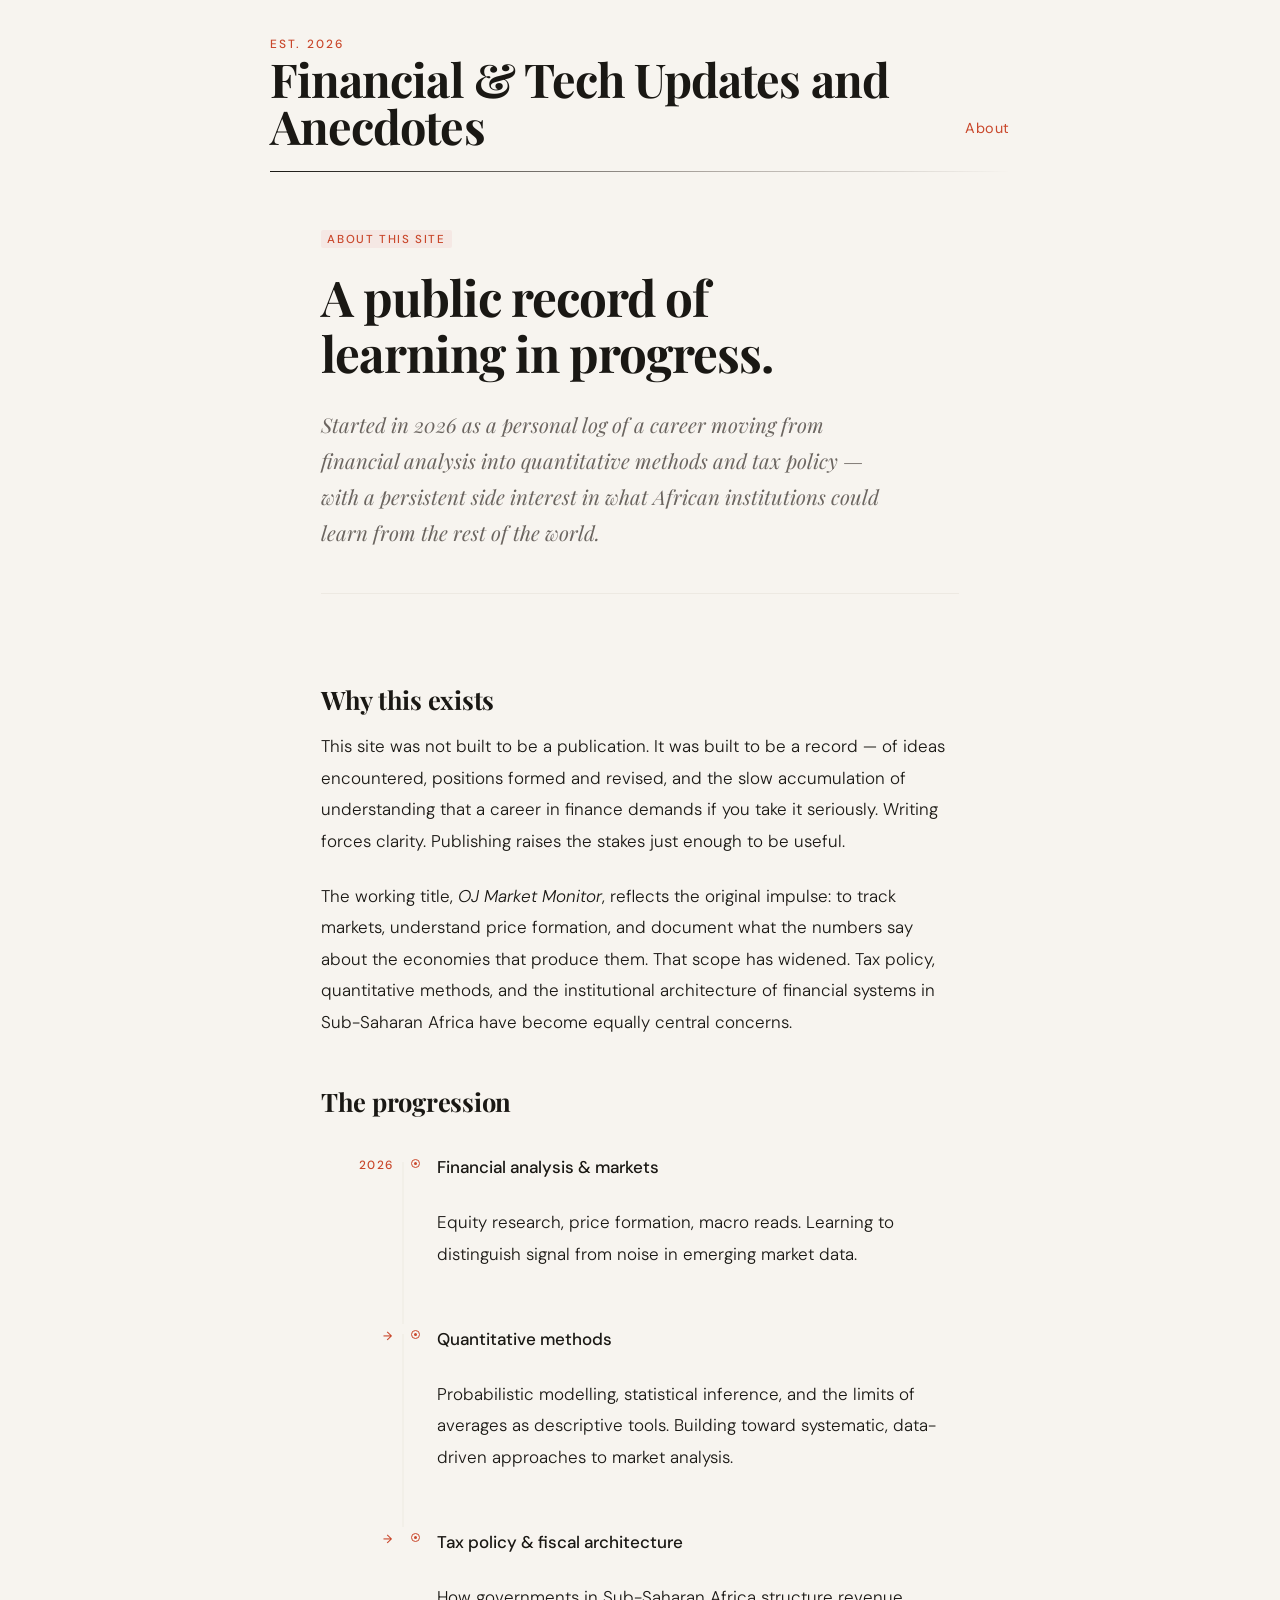
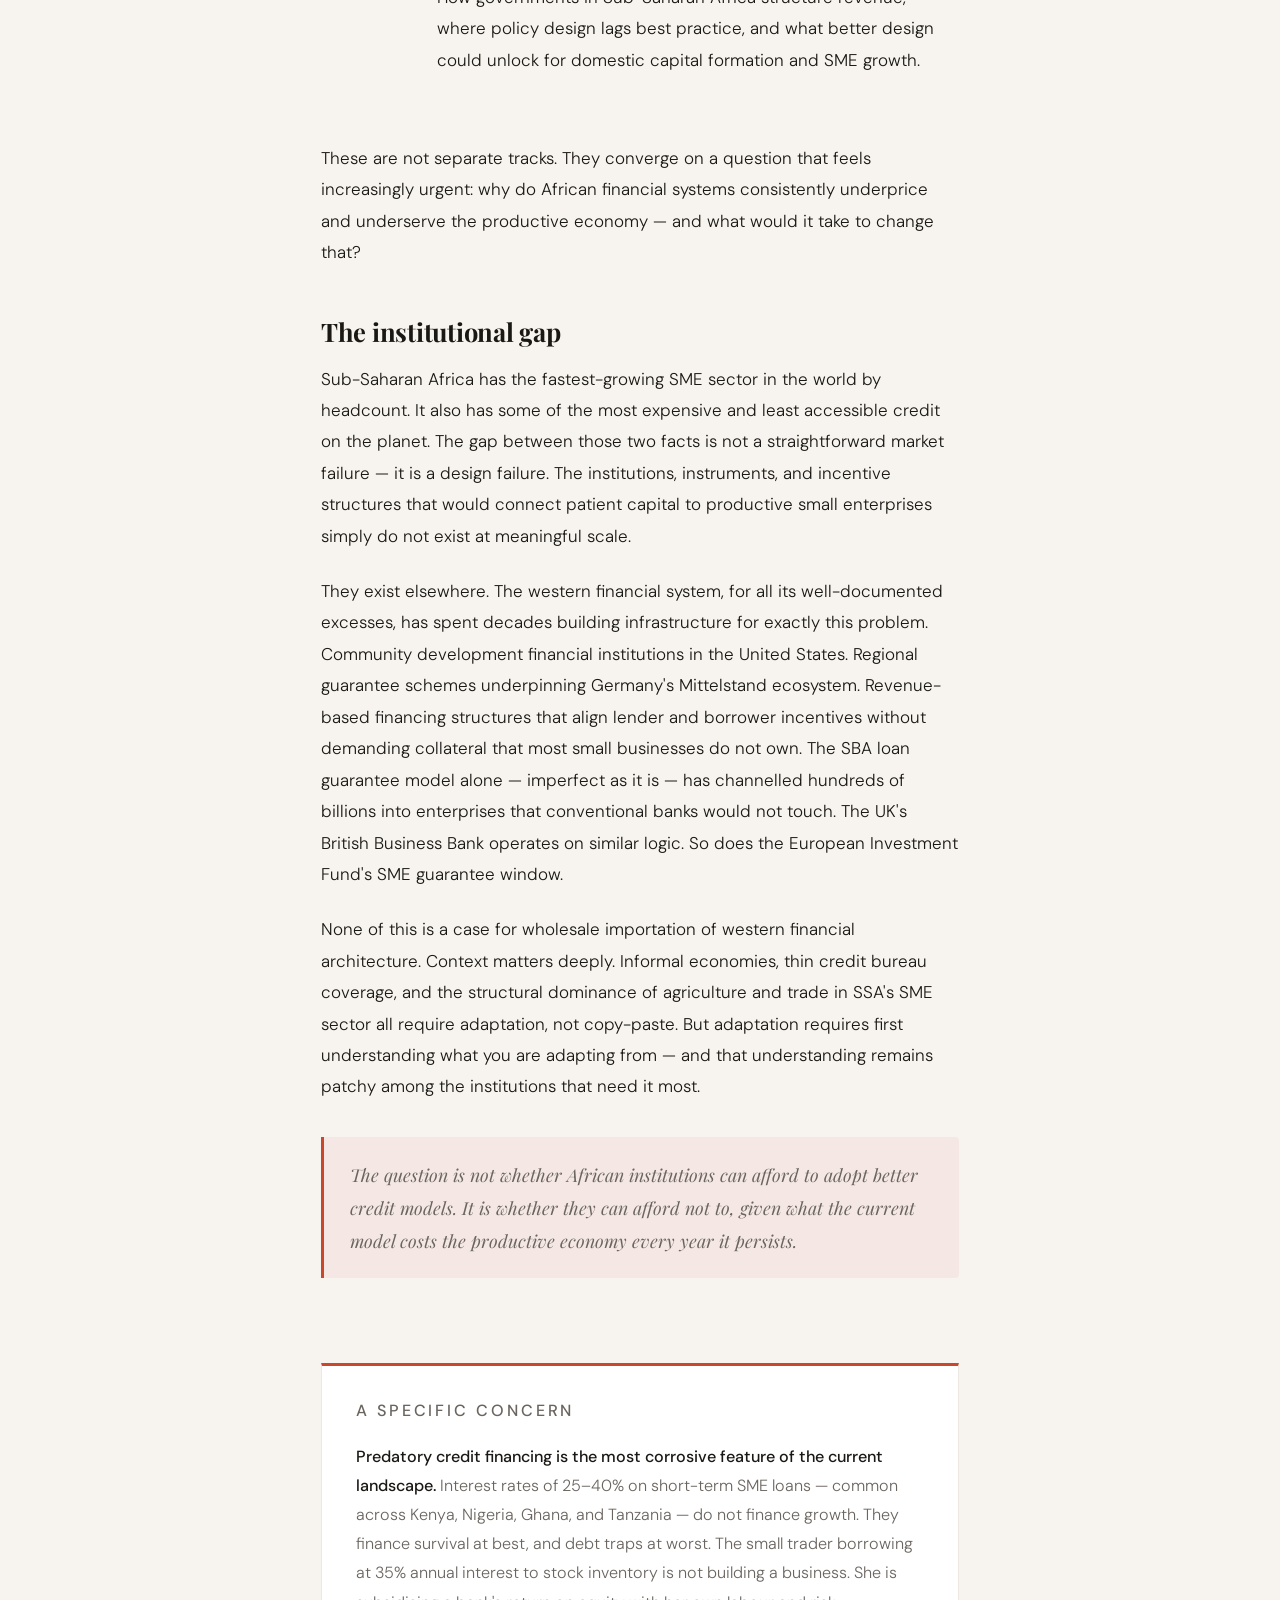
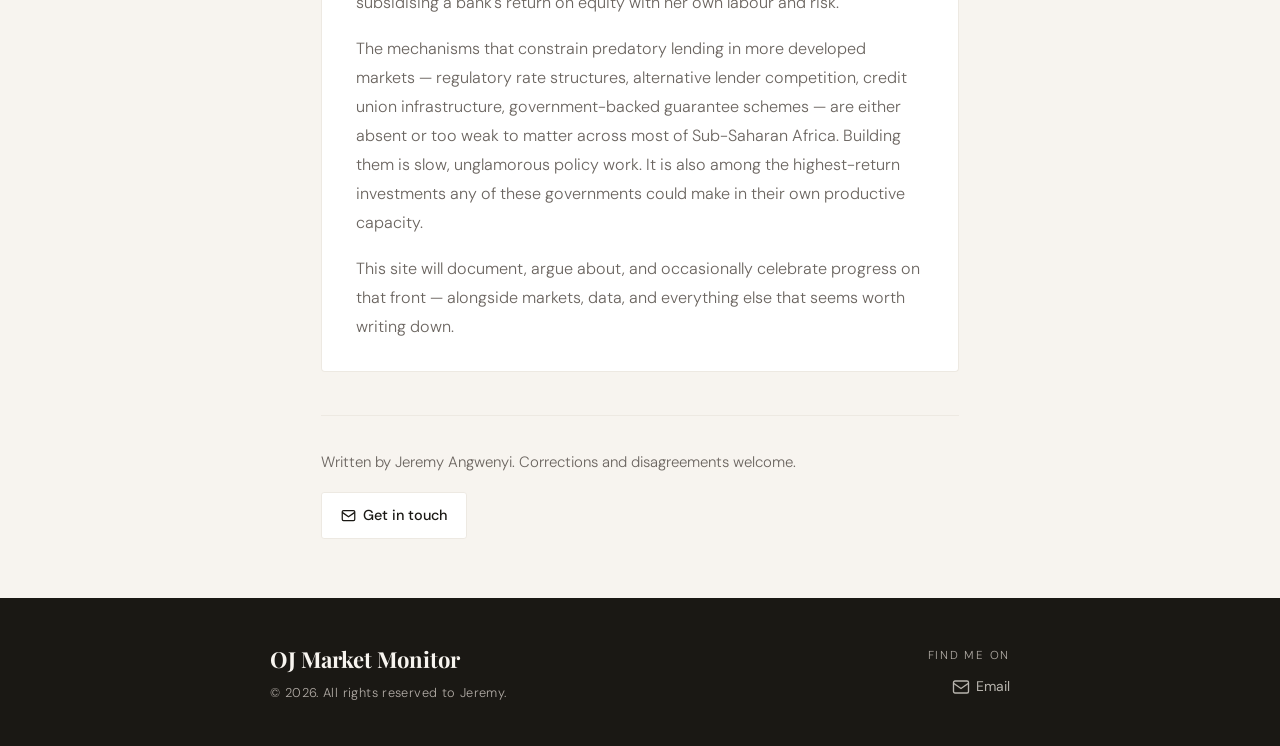
==== about.html @ 832dc4ab "About page" ====
<!DOCTYPE html>
<html lang="en">
<head>
  <meta charset="UTF-8" />
  <meta name="viewport" content="width=device-width, initial-scale=1.0" />
  <title>About — OJ Market Monitor</title>
  <link rel="stylesheet" href="style.css" />
  <link href="https://fonts.googleapis.com/css2?family=Playfair+Display:ital,wght@0,400;0,700;1,400&family=DM+Sans:wght@300;400;500&display=swap" rel="stylesheet" />

  <style>
    .about-hero {
      padding: 3rem 0 2.5rem;
      border-bottom: 1px solid var(--paper-warm);
      opacity: 0;
      animation: fadeUp 0.6s 0.1s ease forwards;
    }

    .about-title {
      font-family: var(--font-serif);
      font-size: clamp(2rem, 5vw, 2.9rem);
      font-weight: 700;
      line-height: 1.15;
      letter-spacing: -0.02em;
      color: var(--ink);
      margin: 1rem 0 1.5rem;
    }

    .about-standfirst {
      font-family: var(--font-serif);
      font-style: italic;
      font-size: clamp(1rem, 2.5vw, 1.2rem);
      line-height: 1.75;
      color: var(--ink-light);
      max-width: 580px;
    }

    .about-body {
      padding: 2.5rem 0 1rem;
      opacity: 0;
      animation: fadeUp 0.6s 0.25s ease forwards;
    }

    .about-body p {
      font-size: 1rem;
      line-height: 1.85;
      color: var(--ink);
      margin-bottom: 1.4rem;
    }

    .about-body h2 {
      font-family: var(--font-serif);
      font-size: clamp(1.2rem, 3vw, 1.5rem);
      font-weight: 700;
      line-height: 1.3;
      letter-spacing: -0.01em;
      color: var(--ink);
      margin: 2.75rem 0 0.9rem;
    }

    .about-body blockquote {
      margin: 2rem 0;
      padding: 1.25rem 1.5rem;
      border-left: 3px solid var(--accent);
      background-color: var(--accent-pale);
      border-radius: 0 4px 4px 0;
    }

    .about-body blockquote p {
      font-family: var(--font-serif);
      font-style: italic;
      font-size: 1.05rem;
      color: var(--ink-light);
      margin-bottom: 0;
    }

    /* ── Timeline ── */
    .timeline {
      margin: 2rem 0 2.5rem;
      display: flex;
      flex-direction: column;
    }

    .timeline-item {
      display: grid;
      grid-template-columns: 72px 1fr;
      gap: 0 1.5rem;
      position: relative;
      padding-bottom: 1.75rem;
    }

    .timeline-item:last-child { padding-bottom: 0; }

    .timeline-item::before {
      content: '';
      position: absolute;
      left: 72px;
      top: 10px;
      bottom: 0;
      width: 1px;
      background: var(--paper-warm);
      transform: translateX(calc(-50% + 10px));
    }

    .timeline-item:last-child::before { display: none; }

    .timeline-year {
      font-size: 0.7rem;
      font-weight: 500;
      letter-spacing: 0.1em;
      color: var(--accent);
      text-align: right;
      padding-top: 0.15rem;
    }

    .timeline-content {
      padding-left: 1.1rem;
      position: relative;
    }

    .timeline-content::before {
      content: '';
      position: absolute;
      left: -0.4rem;
      top: 0.45rem;
      width: 7px;
      height: 7px;
      border-radius: 50%;
      background: var(--accent);
      border: 2px solid var(--paper);
      outline: 1px solid var(--accent);
    }

    .timeline-label {
      font-size: 0.82rem;
      font-weight: 500;
      color: var(--ink);
      margin-bottom: 0.25rem;
    }

    .timeline-desc {
      font-size: 0.85rem;
      color: var(--ink-light);
      line-height: 1.6;
      margin: 0;
    }

    /* ── Emphasis box ── */
    .emphasis-box {
      margin: 2rem 0 2.5rem;
      padding: 1.75rem 2rem;
      border: 1px solid var(--paper-warm);
      border-top: 3px solid var(--accent);
      background: white;
      border-radius: 0 0 4px 4px;
      opacity: 0;
      animation: fadeUp 0.6s 0.4s ease forwards;
    }

    .emphasis-box-label {
      font-size: 0.65rem;
      font-weight: 500;
      letter-spacing: 0.18em;
      text-transform: uppercase;
      color: var(--accent);
      margin-bottom: 0.85rem;
    }

    .emphasis-box p {
      font-size: 0.95rem;
      line-height: 1.8;
      color: var(--ink-light);
      margin-bottom: 1rem;
    }

    .emphasis-box p:last-child { margin-bottom: 0; }

    .emphasis-box strong {
      color: var(--ink);
      font-weight: 500;
    }

    /* ── Contact strip ── */
    .contact-strip {
      padding: 2rem 0 3.5rem;
      border-top: 1px solid var(--paper-warm);
      display: flex;
      align-items: center;
      justify-content: space-between;
      flex-wrap: wrap;
      gap: 1rem;
      opacity: 0;
      animation: fadeUp 0.6s 0.5s ease forwards;
    }

    .contact-strip p {
      font-size: 0.88rem;
      color: var(--ink-light);
    }

    .contact-link {
      display: inline-flex;
      align-items: center;
      gap: 0.45rem;
      font-size: 0.85rem;
      font-weight: 500;
      color: var(--ink);
      text-decoration: none;
      padding: 0.6rem 1.1rem;
      border: 1px solid var(--paper-warm);
      border-radius: 3px;
      background: white;
      transition: border-color 0.2s, color 0.2s, background 0.2s;
    }

    .contact-link:hover {
      border-color: var(--accent);
      color: var(--accent);
      background: var(--accent-pale);
    }
  </style>
</head>
<body>

  <!-- HEADER -->
  <header class="site-header">
    <div class="header-inner">
      <div class="site-brand">
        <span class="site-label">est. 2026</span>
        <a href="index.html" style="text-decoration:none;">
          <h1 class="site-title">Financial &amp; Tech Updates and Anecdotes</h1>
        </a>
      </div>
      <nav class="site-nav">
        <br>
        <a href="about.html" style="color: var(--accent);">About</a>
      </nav>
    </div>
    <div class="header-rule"></div>
  </header>

  <!-- MAIN -->
  <main class="main-content">

    <section class="about-hero">
      <span class="card-tag">About this site</span>
      <h1 class="about-title">A public record of<br>learning in progress.</h1>
      <p class="about-standfirst">
        Started in 2026 as a personal log of a career moving from financial analysis
        into quantitative methods and tax policy — with a persistent side interest
        in what African institutions could learn from the rest of the world.
      </p>
    </section>

    <div class="about-body">

      <h2>Why this exists</h2>

      <p>
        This site was not built to be a publication. It was built to be a record — of ideas
        encountered, positions formed and revised, and the slow accumulation of understanding
        that a career in finance demands if you take it seriously. Writing forces clarity.
        Publishing raises the stakes just enough to be useful.
      </p>

      <p>
        The working title, <em>OJ Market Monitor</em>, reflects the original impulse: to track
        markets, understand price formation, and document what the numbers say about the economies
        that produce them. That scope has widened. Tax policy, quantitative methods, and the
        institutional architecture of financial systems in Sub-Saharan Africa have become equally
        central concerns.
      </p>

      <h2>The progression</h2>

      <div class="timeline">
        <div class="timeline-item">
          <span class="timeline-year">2026</span>
          <div class="timeline-content">
            <p class="timeline-label">Financial analysis &amp; markets</p>
            <p class="timeline-desc">Equity research, price formation, macro reads. Learning to distinguish signal from noise in emerging market data.</p>
          </div>
        </div>
        <div class="timeline-item">
          <span class="timeline-year">→</span>
          <div class="timeline-content">
            <p class="timeline-label">Quantitative methods</p>
            <p class="timeline-desc">Probabilistic modelling, statistical inference, and the limits of averages as descriptive tools. Building toward systematic, data-driven approaches to market analysis.</p>
          </div>
        </div>
        <div class="timeline-item">
          <span class="timeline-year">→</span>
          <div class="timeline-content">
            <p class="timeline-label">Tax policy &amp; fiscal architecture</p>
            <p class="timeline-desc">How governments in Sub-Saharan Africa structure revenue, where policy design lags best practice, and what better design could unlock for domestic capital formation and SME growth.</p>
          </div>
        </div>
      </div>

      <p>
        These are not separate tracks. They converge on a question that feels increasingly
        urgent: why do African financial systems consistently underprice and underserve the
        productive economy — and what would it take to change that?
      </p>

      <h2>The institutional gap</h2>

      <p>
        Sub-Saharan Africa has the fastest-growing SME sector in the world by headcount.
        It also has some of the most expensive and least accessible credit on the planet.
        The gap between those two facts is not a straightforward market failure — it is a
        design failure. The institutions, instruments, and incentive structures that would
        connect patient capital to productive small enterprises simply do not exist at
        meaningful scale.
      </p>

      <p>
        They exist elsewhere. The western financial system, for all its well-documented
        excesses, has spent decades building infrastructure for exactly this problem.
        Community development financial institutions in the United States. Regional guarantee
        schemes underpinning Germany's Mittelstand ecosystem. Revenue-based financing
        structures that align lender and borrower incentives without demanding collateral
        that most small businesses do not own. The SBA loan guarantee model alone — imperfect
        as it is — has channelled hundreds of billions into enterprises that conventional
        banks would not touch. The UK's British Business Bank operates on similar logic.
        So does the European Investment Fund's SME guarantee window.
      </p>

      <p>
        None of this is a case for wholesale importation of western financial architecture.
        Context matters deeply. Informal economies, thin credit bureau coverage, and the
        structural dominance of agriculture and trade in SSA's SME sector all require
        adaptation, not copy-paste. But adaptation requires first understanding what you
        are adapting from — and that understanding remains patchy among the institutions
        that need it most.
      </p>

      <blockquote>
        <p>
          The question is not whether African institutions can afford to adopt better credit
          models. It is whether they can afford not to, given what the current model costs
          the productive economy every year it persists.
        </p>
      </blockquote>

    </div>

    <!-- EMPHASIS BOX -->
    <div class="emphasis-box">
      <p class="emphasis-box-label">A specific concern</p>
      <p>
        <strong>Predatory credit financing is the most corrosive feature of the current
        landscape.</strong> Interest rates of 25–40% on short-term SME loans — common across
        Kenya, Nigeria, Ghana, and Tanzania — do not finance growth. They finance survival at
        best, and debt traps at worst. The small trader borrowing at 35% annual interest to
        stock inventory is not building a business. She is subsidising a bank's return on
        equity with her own labour and risk.
      </p>
      <p>
        The mechanisms that constrain predatory lending in more developed markets — regulatory
        rate structures, alternative lender competition, credit union infrastructure,
        government-backed guarantee schemes — are either absent or too weak to matter across
        most of Sub-Saharan Africa. Building them is slow, unglamorous policy work. It is also
        among the highest-return investments any of these governments could make in their own
        productive capacity.
      </p>
      <p>
        This site will document, argue about, and occasionally celebrate progress on that front —
        alongside markets, data, and everything else that seems worth writing down.
      </p>
    </div>

    <!-- CONTACT -->
    <div class="contact-strip">
      <p>Written by Jeremy Angwenyi. Corrections and disagreements welcome.</p>
      <a href="mailto:jeremyangwenyi.ja@gmail.com" class="contact-link">
        <svg width="15" height="15" viewBox="0 0 24 24" fill="none" stroke="currentColor" stroke-width="2"><rect x="2" y="4" width="20" height="16" rx="2"/><path d="m2 7 10 7 10-7"/></svg>
        Get in touch
      </a>
    </div>

  </main>

  <!-- FOOTER -->
  <footer class="site-footer">
    <div class="footer-inner">
      <div class="footer-brand">
        <span class="footer-title">OJ Market Monitor</span>
        <span class="footer-copy">© 2026. All rights reserved to Jeremy.</span>
      </div>
      <div class="footer-socials">
        <span class="socials-label">Find me on</span>
        <div class="social-links">
          <a href="mailto:jeremyangwenyi.ja@gmail.com" class="social-link" aria-label="Email">
            <svg width="18" height="18" viewBox="0 0 24 24" fill="none" stroke="currentColor" stroke-width="1.8"><rect x="2" y="4" width="20" height="16" rx="2"/><path d="m2 7 10 7 10-7"/></svg>
            Email
          </a>
        </div>
      </div>
    </div>
  </footer>

  <script src="main.js"></script>
</body>
</html>
---- style.css ----
/* =============================================
   THE MARGIN — style.css
   ============================================= */

*, *::before, *::after {
  box-sizing: border-box;
  margin: 0;
  padding: 0;
}

:root {
  --ink:        #1a1814;
  --ink-light:  #6b6560;
  --ink-faint:  #b0aaa4;
  --paper:      #f7f4ef;
  --paper-warm: #ede9e2;
  --accent:     #c9472b;
  --accent-pale:#f5e8e4;

  --font-serif: 'Playfair Display', Georgia, serif;
  --font-sans:  'DM Sans', system-ui, sans-serif;

  --max-width: 740px;
  --gutter:    clamp(1.25rem, 5vw, 3rem);
}

html {
  font-size: 17px;
  scroll-behavior: smooth;
}

body {
  background-color: var(--paper);
  color: var(--ink);
  font-family: var(--font-sans);
  font-weight: 300;
  line-height: 1.7;
  min-height: 100vh;
  display: flex;
  flex-direction: column;
}

/* ── HEADER ─────────────────────────────────── */

.site-header {
  padding: 2rem var(--gutter) 0;
  opacity: 0;
  transform: translateY(-12px);
  animation: fadeUp 0.6s ease forwards;
}

.header-inner {
  max-width: var(--max-width);
  margin: 0 auto;
  display: flex;
  align-items: flex-end;
  justify-content: space-between;
  gap: 1rem;
  padding-bottom: 1.25rem;
}

.site-brand {
  display: flex;
  flex-direction: column;
  gap: 0.1rem;
}

.site-label {
  font-family: var(--font-sans);
  font-size: 0.7rem;
  font-weight: 500;
  letter-spacing: 0.18em;
  text-transform: uppercase;
  color: var(--accent);
}

.site-title {
  font-family: var(--font-serif);
  font-size: clamp(2rem, 5vw, 2.75rem);
  font-weight: 700;
  letter-spacing: -0.02em;
  line-height: 1;
  color: var(--ink);
}

.site-nav {
  display: flex;
  gap: 1.5rem;
  padding-bottom: 0.25rem;
}

.site-nav a {
  font-family: var(--font-sans);
  font-size: 0.85rem;
  font-weight: 400;
  letter-spacing: 0.04em;
  color: var(--ink-light);
  text-decoration: none;
  transition: color 0.2s;
}

.site-nav a:hover {
  color: var(--accent);
}

.header-rule {
  max-width: var(--max-width);
  margin: 0 auto;
  height: 1px;
  background: linear-gradient(to right, var(--ink) 0%, var(--ink-faint) 60%, transparent 100%);
}

/* ── MAIN ────────────────────────────────────── */

.main-content {
  flex: 1;
  max-width: var(--max-width);
  width: 100%;
  margin: 0 auto;
  padding: 0 var(--gutter);
}

/* ── INTRO ───────────────────────────────────── */

.intro-section {
  padding: 2.5rem 0 2rem;
  border-bottom: 1px solid var(--paper-warm);
  opacity: 0;
  animation: fadeUp 0.6s 0.15s ease forwards;
}

.intro-text {
  font-family: var(--font-serif);
  font-style: italic;
  font-size: clamp(1rem, 2.5vw, 1.2rem);
  line-height: 1.75;
  color: var(--ink-light);
  max-width: 580px;
}

/* ── ARTICLES ────────────────────────────────── */

.articles-section {
  padding: 2rem 0 3rem;
}

.section-label {
  font-size: 0.7rem;
  font-weight: 500;
  letter-spacing: 0.18em;
  text-transform: uppercase;
  color: var(--ink-faint);
  margin-bottom: 1.5rem;
}

/* ── CARD ────────────────────────────────────── */

.card {
  border-top: 1px solid var(--paper-warm);
  opacity: 0;
  animation: fadeUp 0.55s ease forwards;
}

.card:nth-child(2) { animation-delay: 0.25s; }
.card:nth-child(3) { animation-delay: 0.35s; }
.card:nth-child(4) { animation-delay: 0.45s; }
.card:nth-child(5) { animation-delay: 0.55s; }

.card-link {
  display: block;
  padding: 1.6rem 0;
  text-decoration: none;
  color: inherit;
  position: relative;
  transition: padding-left 0.3s ease;
}

.card-link::before {
  content: '';
  position: absolute;
  left: 0;
  top: 1.6rem;
  bottom: 1.6rem;
  width: 2px;
  background-color: var(--accent);
  transform: scaleY(0);
  transform-origin: top;
  transition: transform 0.3s ease;
}

.card:hover .card-link {
  padding-left: 1rem;
}

.card:hover .card-link::before {
  transform: scaleY(1);
}

.card-meta {
  display: flex;
  align-items: center;
  gap: 0.75rem;
  margin-bottom: 0.5rem;
}

.card-tag {
  font-size: 0.68rem;
  font-weight: 500;
  letter-spacing: 0.14em;
  text-transform: uppercase;
  color: var(--accent);
  background-color: var(--accent-pale);
  padding: 0.15em 0.55em;
  border-radius: 2px;
}

.card-date {
  font-size: 0.78rem;
  color: var(--ink-faint);
}

.card-title {
  font-family: var(--font-serif);
  font-size: clamp(1.15rem, 3vw, 1.45rem);
  font-weight: 700;
  line-height: 1.3;
  letter-spacing: -0.01em;
  color: var(--ink);
  margin-bottom: 0.6rem;
  transition: color 0.2s;
}

.card:hover .card-title {
  color: var(--accent);
}

.card-excerpt {
  font-size: 0.92rem;
  color: var(--ink-light);
  line-height: 1.65;
  margin-bottom: 0.9rem;
  max-width: 560px;
}

.card-read {
  font-size: 0.8rem;
  font-weight: 500;
  letter-spacing: 0.04em;
  color: var(--ink-faint);
  transition: color 0.2s;
}

.card:hover .card-read {
  color: var(--accent);
}

/* ── FOOTER ──────────────────────────────────── */

.site-footer {
  background-color: var(--ink);
  color: var(--paper);
  padding: 2.5rem var(--gutter);
}

.footer-inner {
  max-width: var(--max-width);
  margin: 0 auto;
  display: flex;
  align-items: center;
  justify-content: space-between;
  gap: 2rem;
  flex-wrap: wrap;
}

.footer-brand {
  display: flex;
  flex-direction: column;
  gap: 0.2rem;
}

.footer-title {
  font-family: var(--font-serif);
  font-size: 1.3rem;
  font-weight: 700;
}

.footer-copy {
  font-size: 0.75rem;
  color: var(--ink-faint);
  letter-spacing: 0.03em;
}

.footer-socials {
  display: flex;
  flex-direction: column;
  align-items: flex-end;
  gap: 0.6rem;
}

.socials-label {
  font-size: 0.68rem;
  letter-spacing: 0.15em;
  text-transform: uppercase;
  color: var(--ink-faint);
}

.social-links {
  display: flex;
  gap: 1.25rem;
  flex-wrap: wrap;
}

.social-link {
  display: flex;
  align-items: center;
  gap: 0.35rem;
  font-size: 0.82rem;
  font-weight: 400;
  color: var(--paper-warm);
  text-decoration: none;
  opacity: 0.75;
  transition: opacity 0.2s, color 0.2s;
}

.social-link:hover {
  opacity: 1;
  color: var(--accent);
}

/* ── ANIMATION ───────────────────────────────── */

@keyframes fadeUp {
  to {
    opacity: 1;
    transform: translateY(0);
  }
  from {
    opacity: 0;
    transform: translateY(16px);
  }
}

/* ── ARTICLE PAGE ────────────────────────────── */

.article-hero {
  padding: 3rem 0 2.5rem;
  border-bottom: 1px solid var(--paper-warm);
  opacity: 0;
  animation: fadeUp 0.6s 0.1s ease forwards;
}

.article-back {
  display: inline-flex;
  align-items: center;
  gap: 0.4rem;
  font-size: 0.78rem;
  font-weight: 500;
  letter-spacing: 0.06em;
  color: var(--ink-faint);
  text-decoration: none;
  margin-bottom: 2rem;
  transition: color 0.2s;
}

.article-back:hover {
  color: var(--accent);
}

.article-back svg {
  transition: transform 0.2s;
}

.article-back:hover svg {
  transform: translateX(-3px);
}

.article-meta {
  display: flex;
  align-items: center;
  gap: 0.75rem;
  margin-bottom: 1rem;
}

.article-title {
  font-family: var(--font-serif);
  font-size: clamp(1.9rem, 5vw, 2.75rem);
  font-weight: 700;
  line-height: 1.2;
  letter-spacing: -0.02em;
  color: var(--ink);
  margin-bottom: 1.25rem;
}

.article-byline {
  display: flex;
  align-items: center;
  gap: 1rem;
  font-size: 0.82rem;
  color: var(--ink-faint);
}

.article-byline .author {
  color: var(--ink-light);
  font-weight: 500;
}

.article-byline .sep {
  width: 3px;
  height: 3px;
  border-radius: 50%;
  background: var(--ink-faint);
  display: inline-block;
}

/* ── ARTICLE BODY ────────────────────────────── */

.article-body {
  padding: 2.5rem 0 3.5rem;
  opacity: 0;
  animation: fadeUp 0.6s 0.25s ease forwards;
}

.article-body .lead {
  font-family: var(--font-serif);
  font-style: italic;
  font-size: clamp(1.05rem, 2.5vw, 1.25rem);
  line-height: 1.75;
  color: var(--ink-light);
  margin-bottom: 2rem;
  padding-bottom: 2rem;
  border-bottom: 1px solid var(--paper-warm);
}

.article-body p {
  font-size: 1rem;
  line-height: 1.8;
  color: var(--ink);
  margin-bottom: 1.4rem;
}

.article-body h2 {
  font-family: var(--font-serif);
  font-size: clamp(1.2rem, 3vw, 1.5rem);
  font-weight: 700;
  line-height: 1.3;
  letter-spacing: -0.01em;
  color: var(--ink);
  margin: 2.5rem 0 0.9rem;
}

.article-body blockquote {
  margin: 2rem 0;
  padding: 1.25rem 1.5rem;
  border-left: 3px solid var(--accent);
  background-color: var(--accent-pale);
  border-radius: 0 4px 4px 0;
}

.article-body blockquote p {
  font-family: var(--font-serif);
  font-style: italic;
  font-size: 1.05rem;
  color: var(--ink-light);
  margin-bottom: 0;
}

/* ── ARTICLE FOOTER ──────────────────────────── */

.article-footer {
  padding: 2rem 0 3rem;
  border-top: 1px solid var(--paper-warm);
  opacity: 0;
  animation: fadeUp 0.6s 0.4s ease forwards;
}

.article-footer-label {
  font-size: 0.7rem;
  font-weight: 500;
  letter-spacing: 0.18em;
  text-transform: uppercase;
  color: var(--ink-faint);
  margin-bottom: 1.25rem;
}

.article-nav {
  display: flex;
  gap: 1rem;
  flex-wrap: wrap;
}

.article-nav-link {
  display: inline-flex;
  align-items: center;
  gap: 0.5rem;
  font-size: 0.85rem;
  font-weight: 500;
  color: var(--ink);
  text-decoration: none;
  padding: 0.6rem 1rem;
  border: 1px solid var(--paper-warm);
  border-radius: 3px;
  background: white;
  transition: border-color 0.2s, color 0.2s, background 0.2s;
}

.article-nav-link:hover {
  border-color: var(--accent);
  color: var(--accent);
  background: var(--accent-pale);
}

/* ── RESPONSIVE ──────────────────────────────── */

@media (max-width: 540px) {
  .header-inner {
    flex-direction: column;
    align-items: flex-start;
    gap: 0.75rem;
  }

  .footer-inner {
    flex-direction: column;
    align-items: flex-start;
  }

  .footer-socials {
    align-items: flex-start;
  }
}
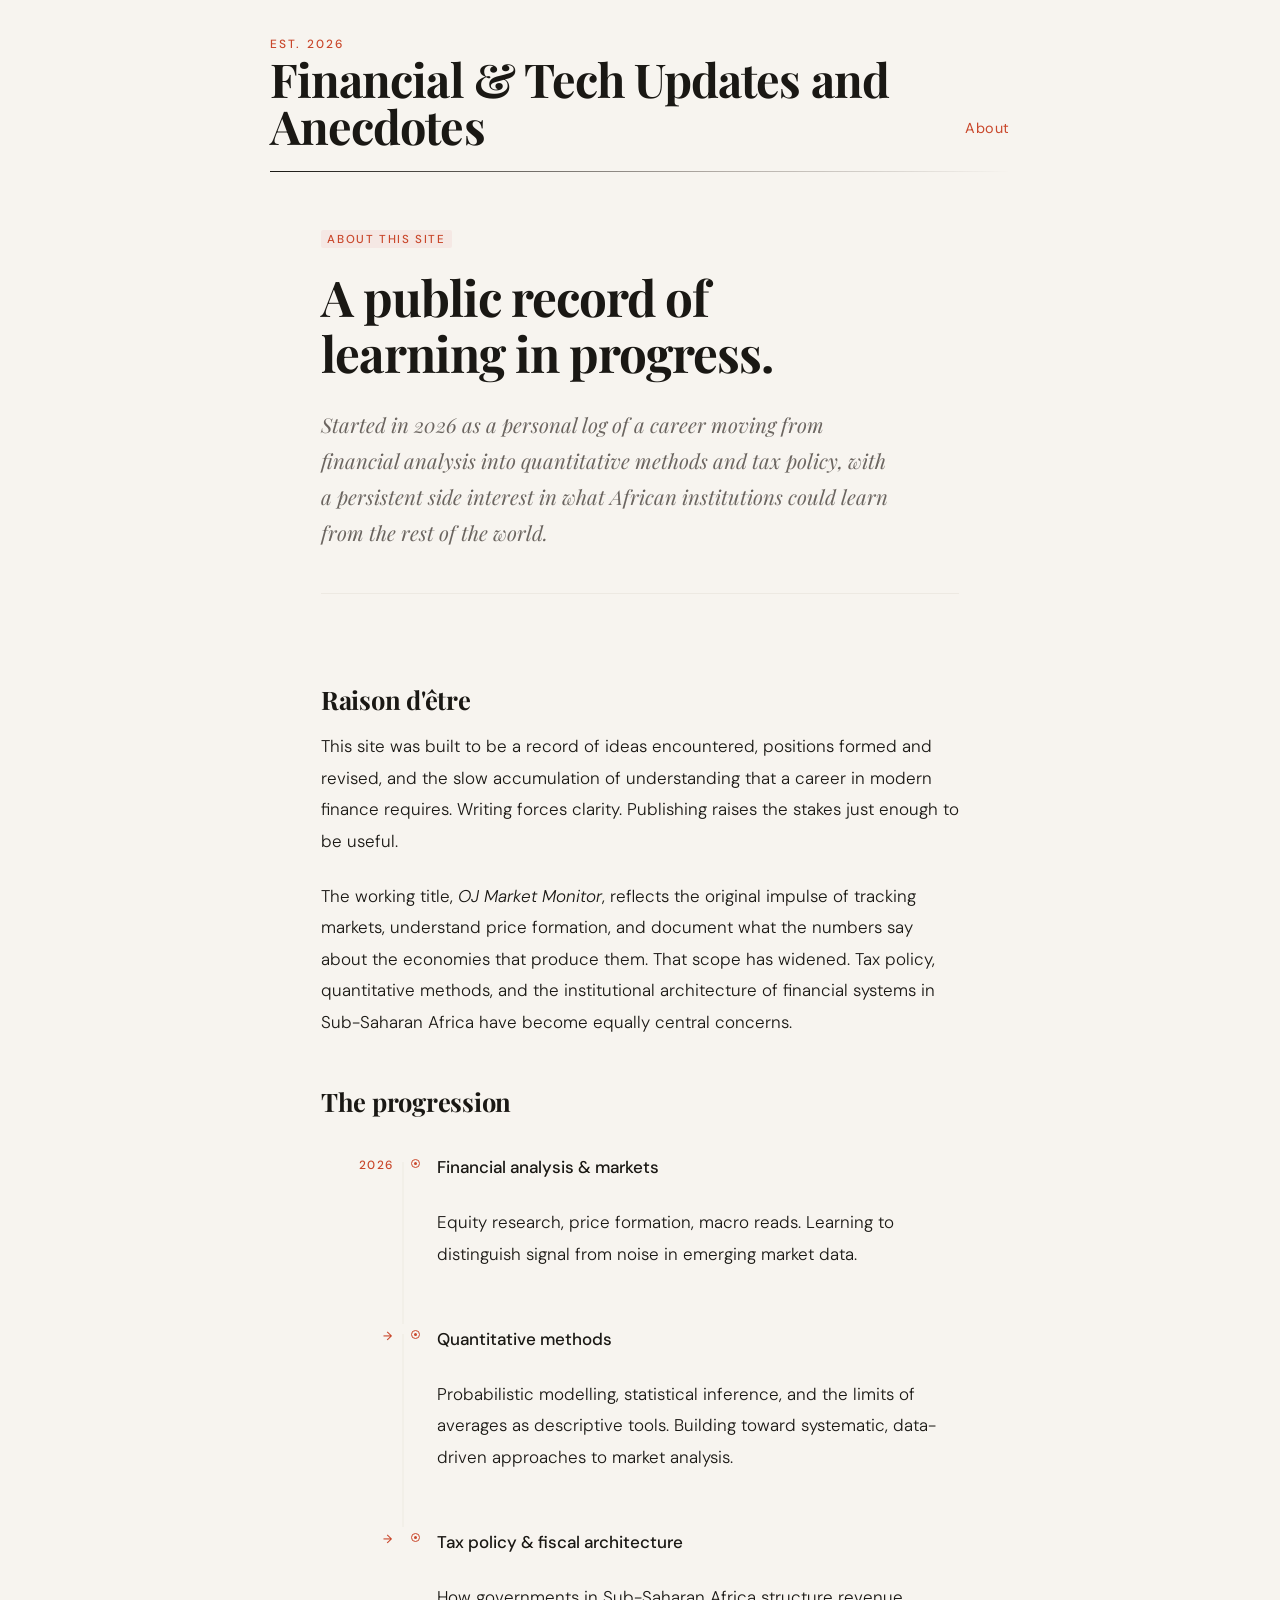
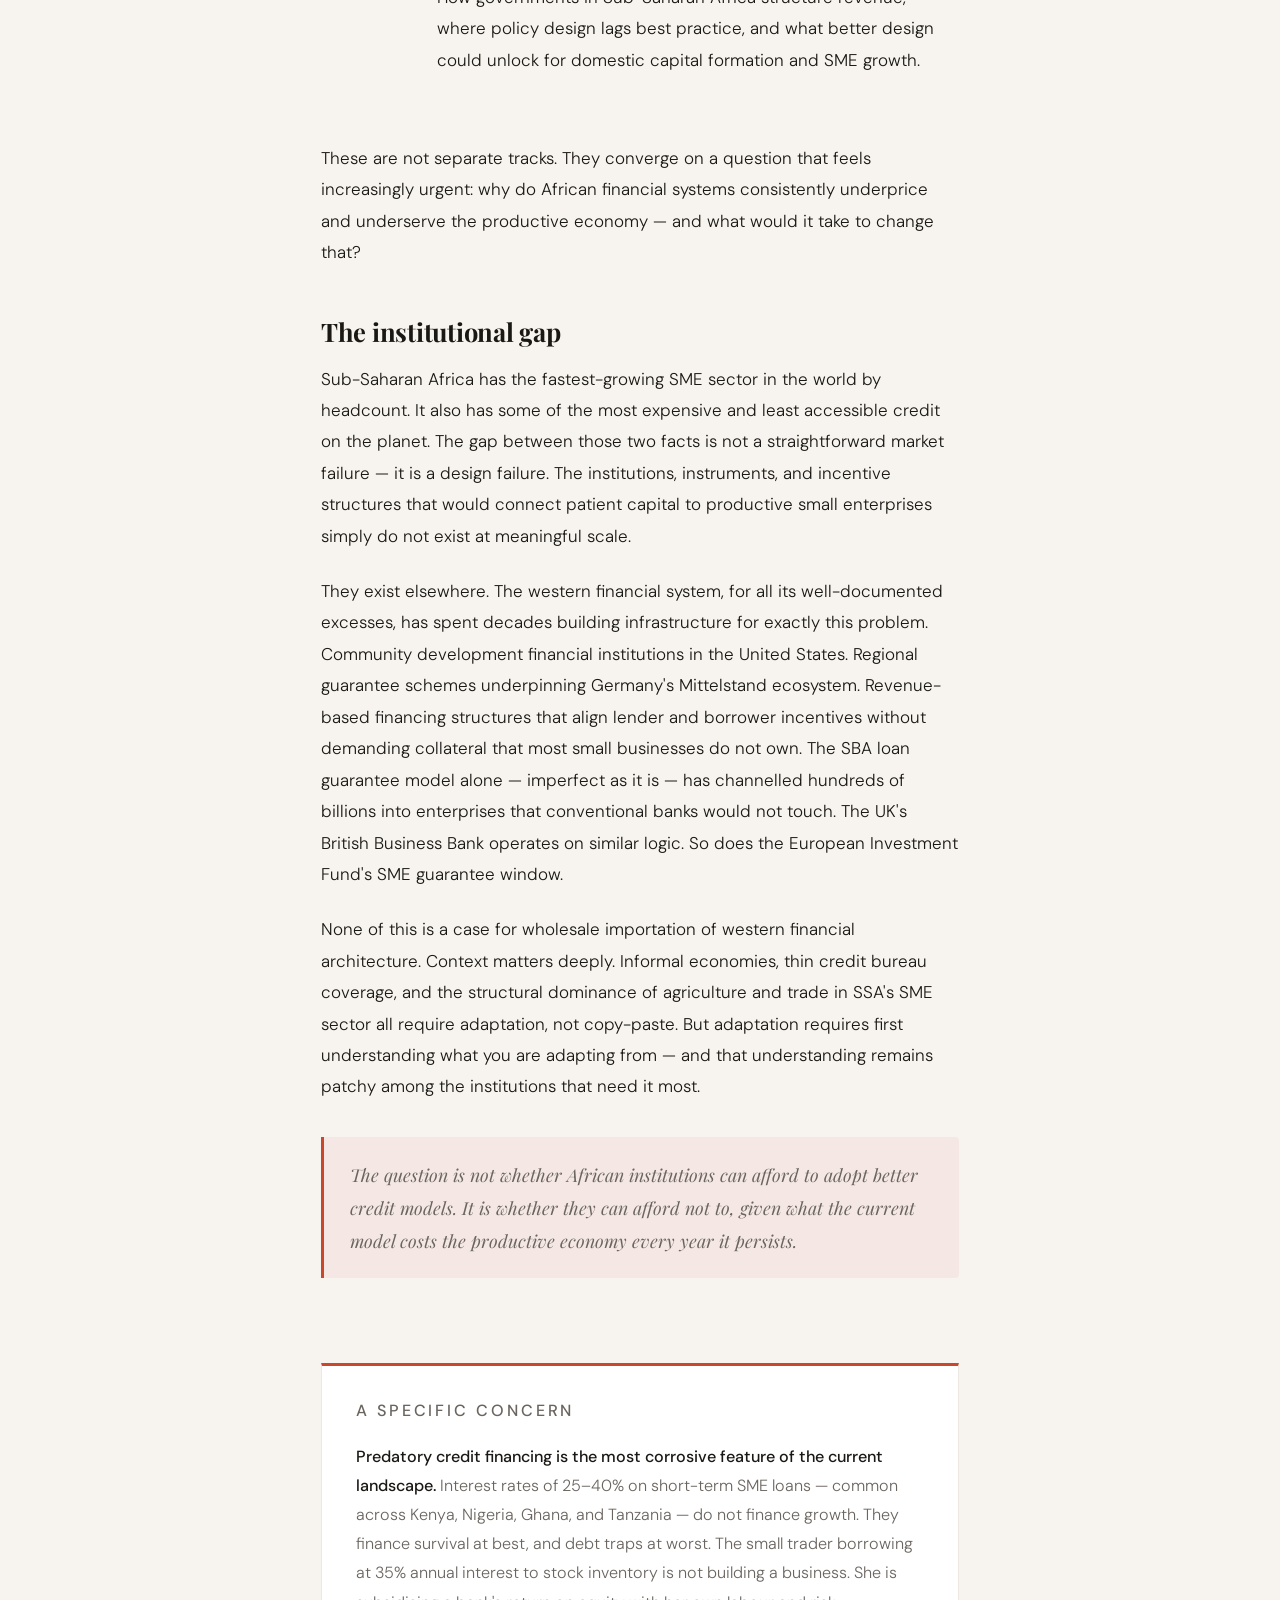
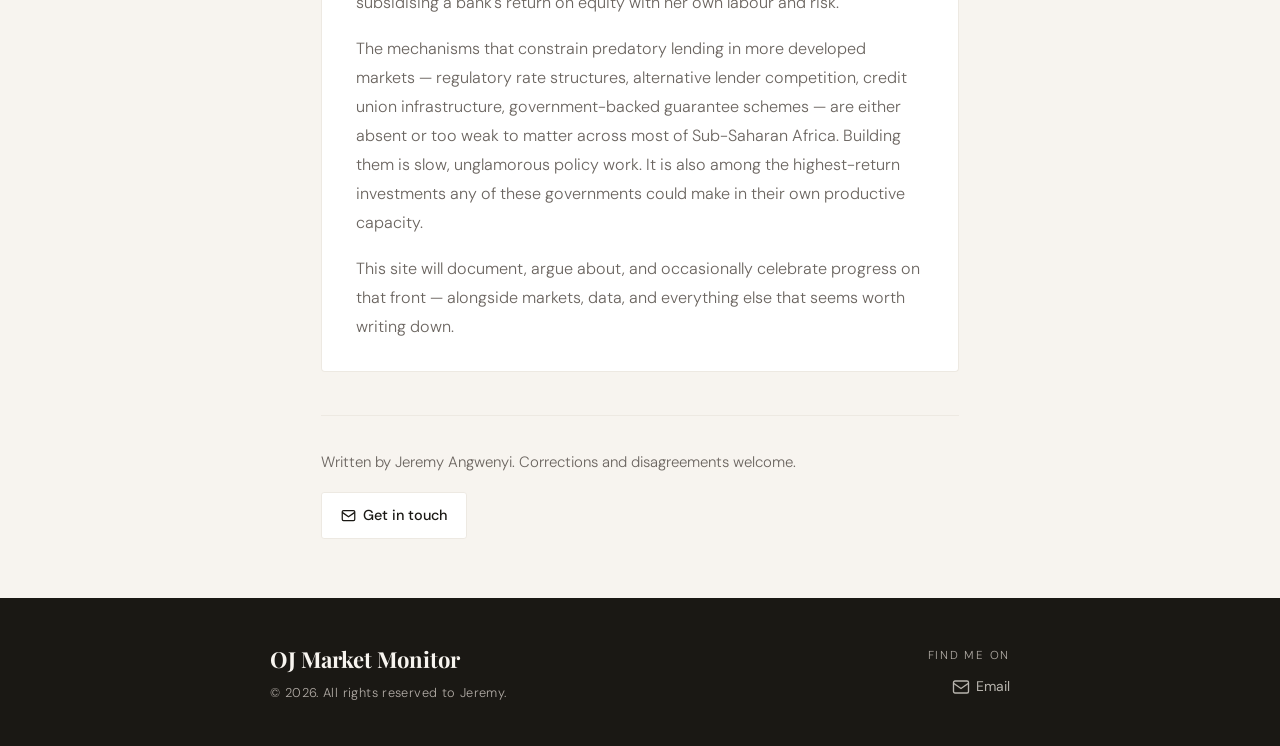
==== commit 3092ac9f: "Update about.html" ====
--- a/about.html
+++ b/about.html
@@ -246,24 +246,24 @@
       <h1 class="about-title">A public record of<br>learning in progress.</h1>
       <p class="about-standfirst">
         Started in 2026 as a personal log of a career moving from financial analysis
-        into quantitative methods and tax policy — with a persistent side interest
+        into quantitative methods and tax policy, with a persistent side interest
         in what African institutions could learn from the rest of the world.
       </p>
     </section>
 
     <div class="about-body">
 
-      <h2>Why this exists</h2>
-
-      <p>
-        This site was not built to be a publication. It was built to be a record — of ideas
+      <h2>Raison d'être</h2>
+
+      <p>
+        This site was built to be a record of ideas
         encountered, positions formed and revised, and the slow accumulation of understanding
-        that a career in finance demands if you take it seriously. Writing forces clarity.
+        that a career in modern finance requires. Writing forces clarity.
         Publishing raises the stakes just enough to be useful.
       </p>
 
       <p>
-        The working title, <em>OJ Market Monitor</em>, reflects the original impulse: to track
+        The working title, <em>OJ Market Monitor</em>, reflects the original impulse of tracking
         markets, understand price formation, and document what the numbers say about the economies
         that produce them. That scope has widened. Tax policy, quantitative methods, and the
         institutional architecture of financial systems in Sub-Saharan Africa have become equally
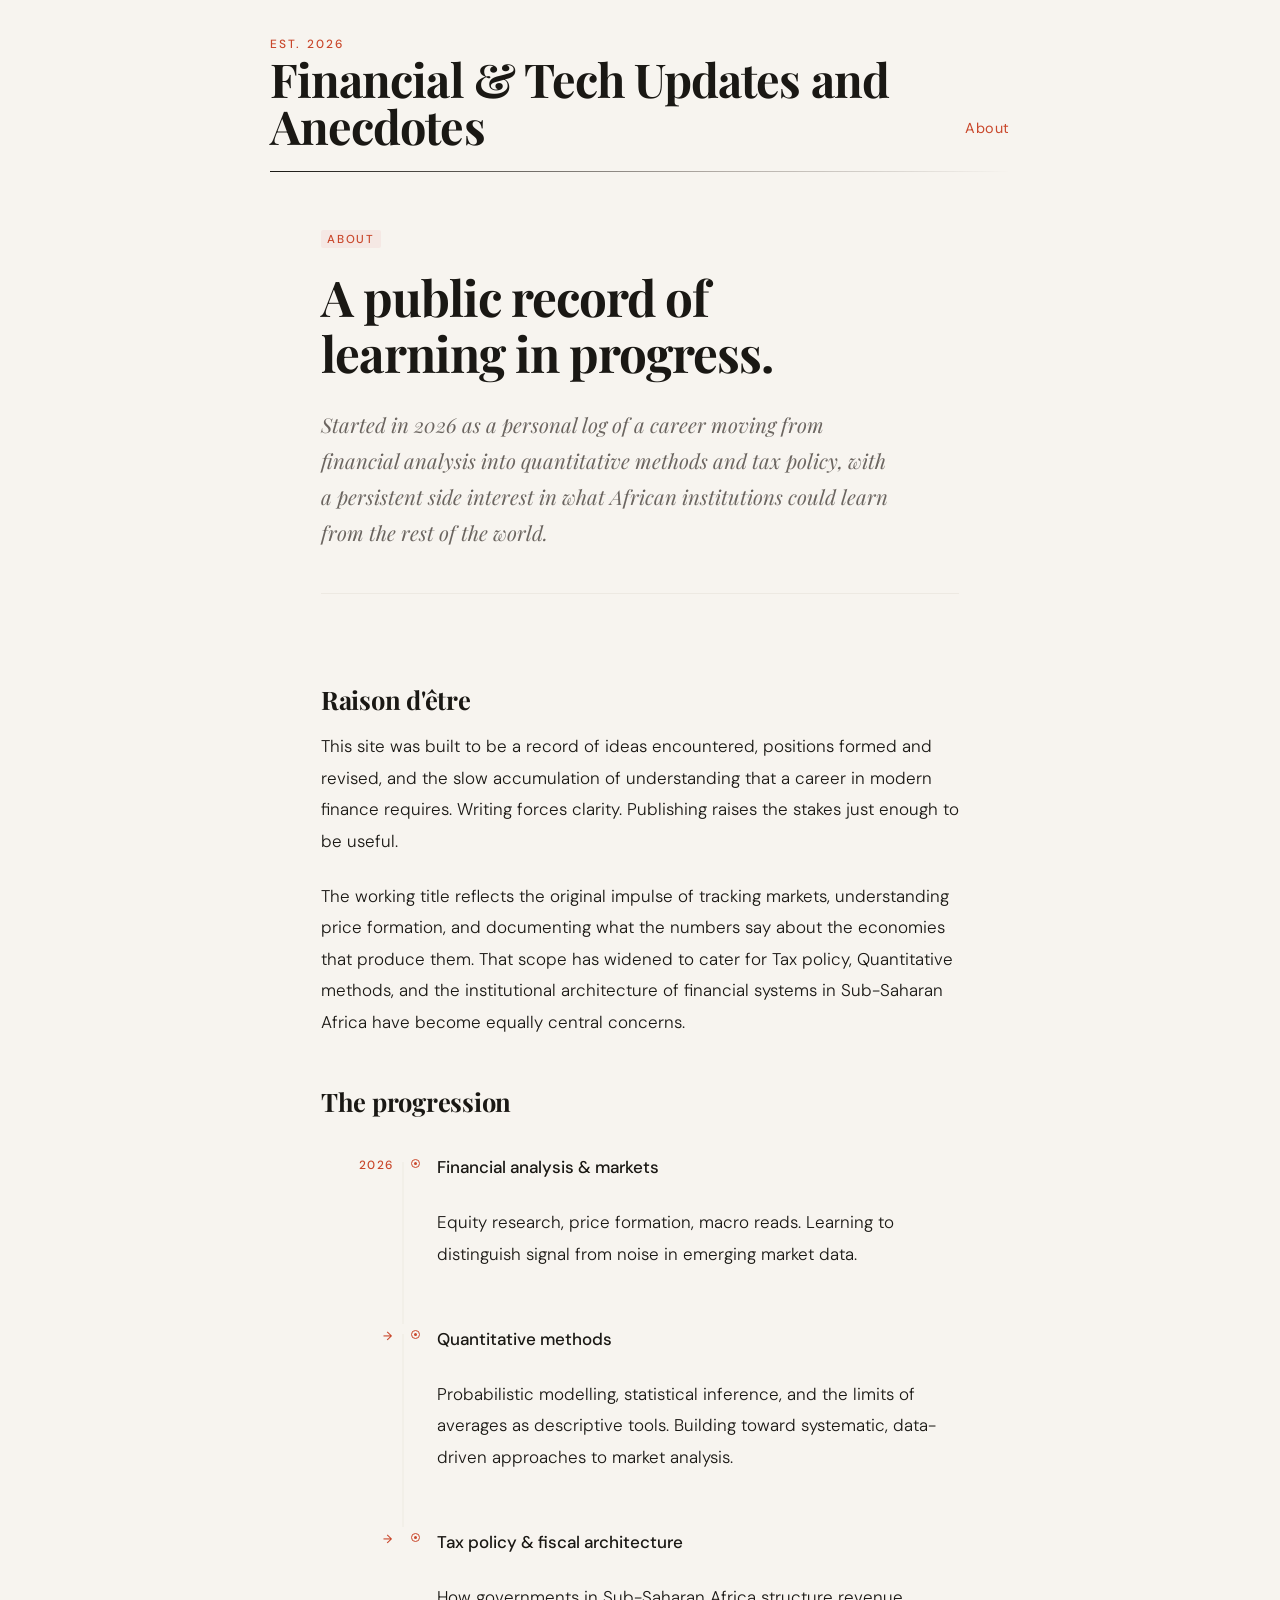
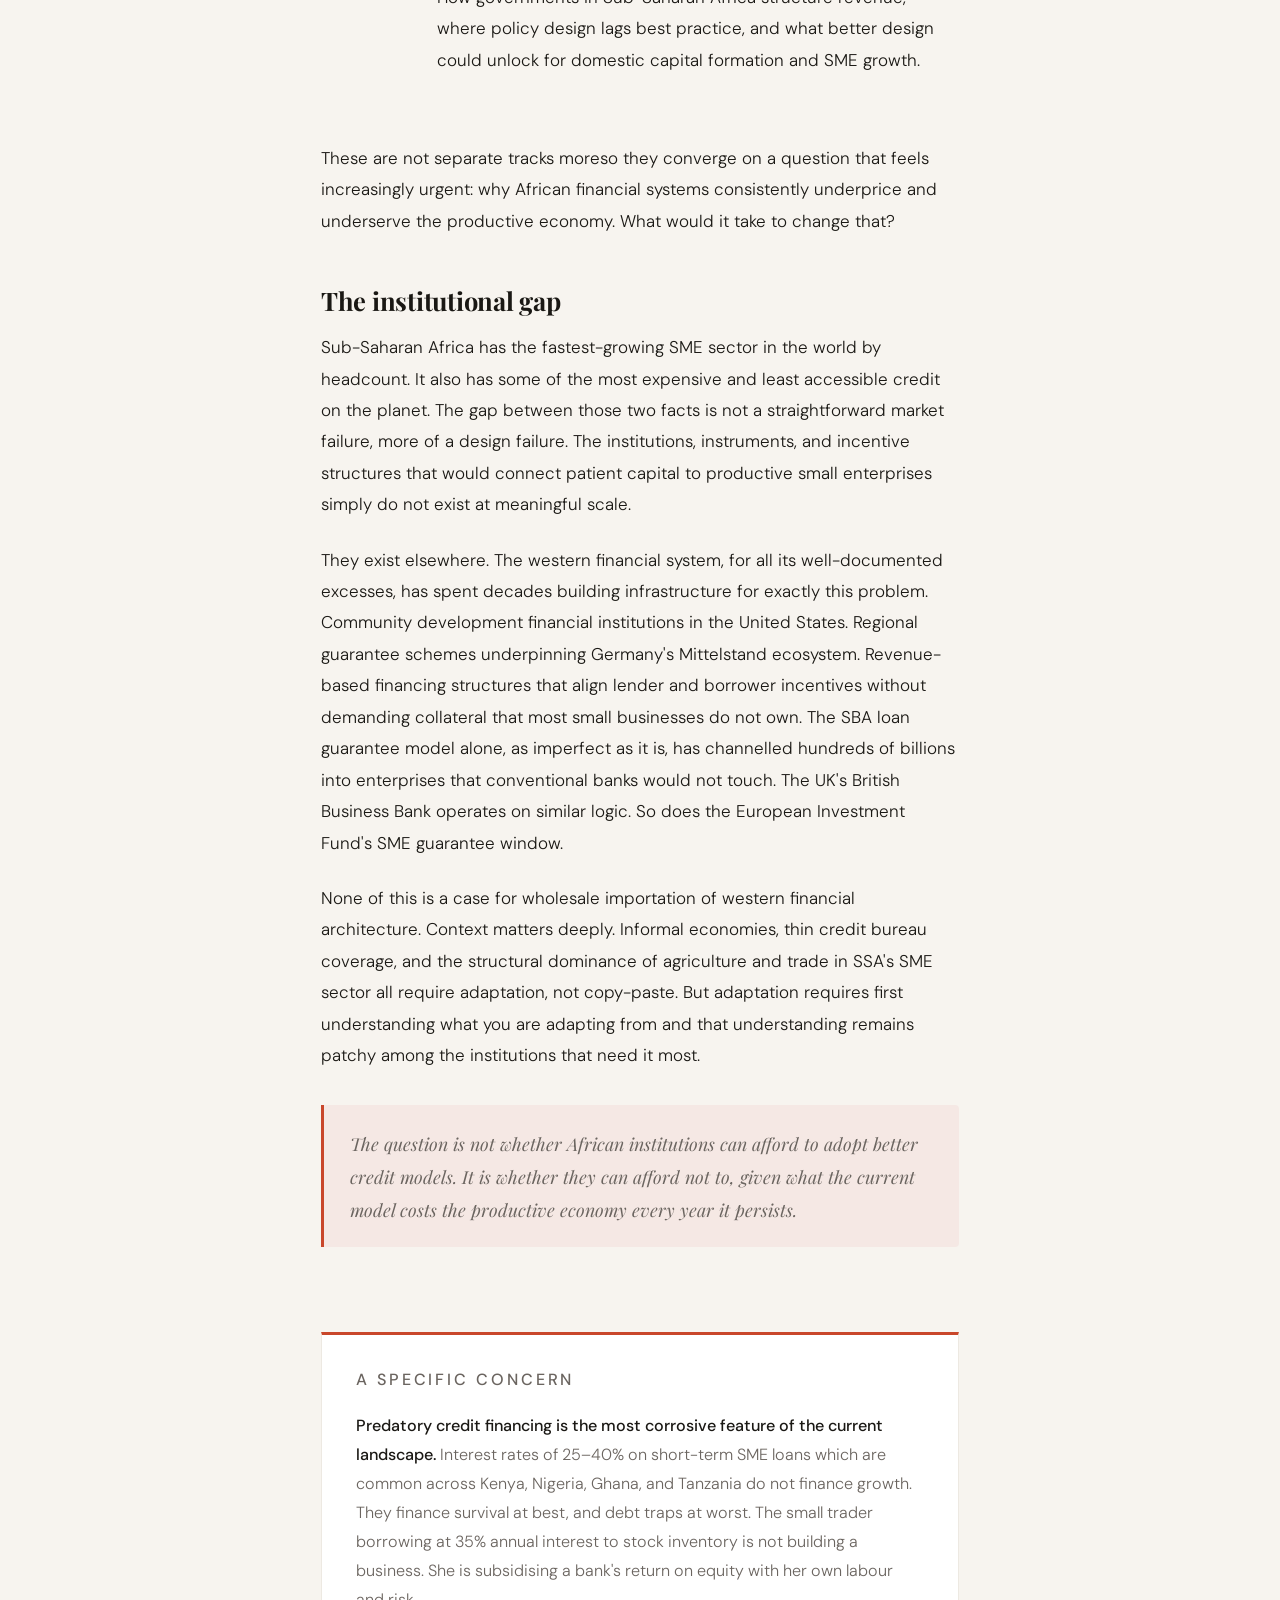
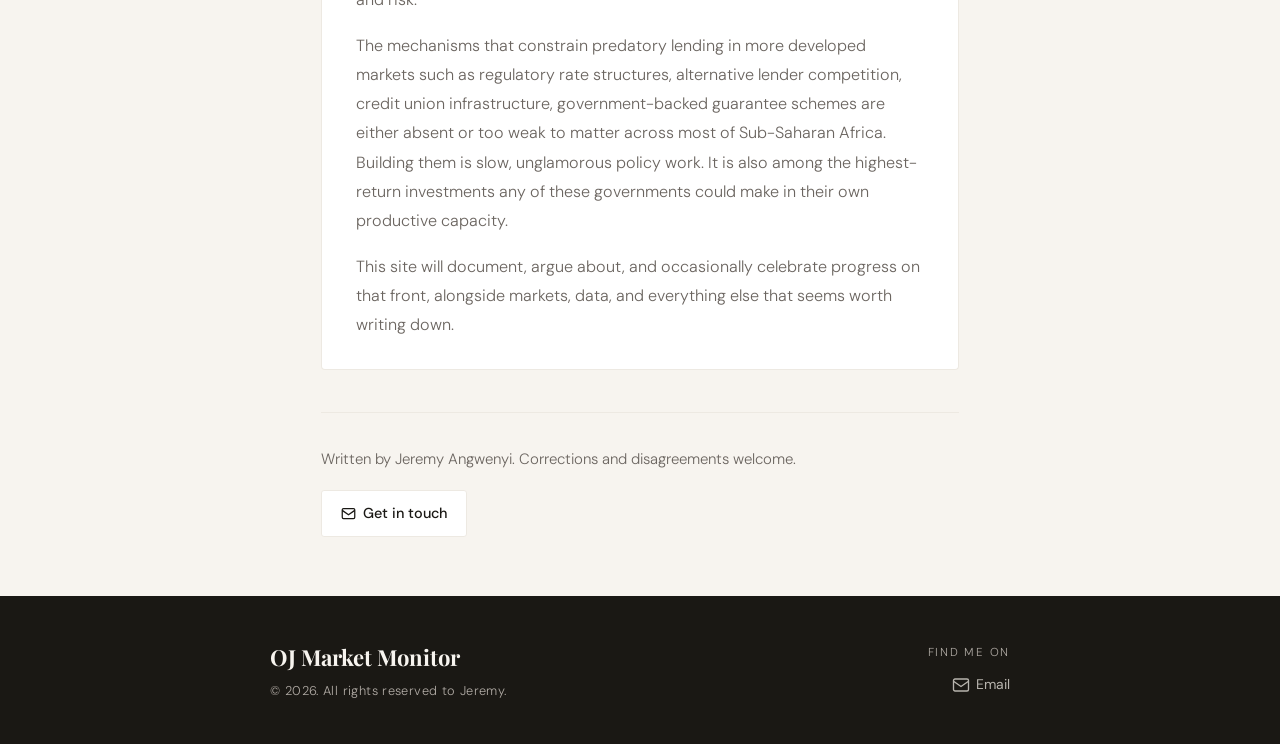
==== commit a8e9d6f4: "Update about.html" ====
--- a/about.html
+++ b/about.html
@@ -242,7 +242,7 @@
   <main class="main-content">
 
     <section class="about-hero">
-      <span class="card-tag">About this site</span>
+      <span class="card-tag">About</span>
       <h1 class="about-title">A public record of<br>learning in progress.</h1>
       <p class="about-standfirst">
         Started in 2026 as a personal log of a career moving from financial analysis
@@ -263,9 +263,9 @@
       </p>
 
       <p>
-        The working title, <em>OJ Market Monitor</em>, reflects the original impulse of tracking
-        markets, understand price formation, and document what the numbers say about the economies
-        that produce them. That scope has widened. Tax policy, quantitative methods, and the
+        The working title reflects the original impulse of tracking
+        markets, understanding price formation, and documenting what the numbers say about the economies
+        that produce them. That scope has widened to cater for Tax policy, Quantitative methods, and the
         institutional architecture of financial systems in Sub-Saharan Africa have become equally
         central concerns.
       </p>
@@ -297,9 +297,9 @@
       </div>
 
       <p>
-        These are not separate tracks. They converge on a question that feels increasingly
-        urgent: why do African financial systems consistently underprice and underserve the
-        productive economy — and what would it take to change that?
+        These are not separate tracks moreso they converge on a question that feels increasingly
+        urgent: why African financial systems consistently underprice and underserve the
+        productive economy. What would it take to change that?
       </p>
 
       <h2>The institutional gap</h2>
@@ -307,7 +307,7 @@
       <p>
         Sub-Saharan Africa has the fastest-growing SME sector in the world by headcount.
         It also has some of the most expensive and least accessible credit on the planet.
-        The gap between those two facts is not a straightforward market failure — it is a
+        The gap between those two facts is not a straightforward market failure, more of a
         design failure. The institutions, instruments, and incentive structures that would
         connect patient capital to productive small enterprises simply do not exist at
         meaningful scale.
@@ -319,8 +319,8 @@
         Community development financial institutions in the United States. Regional guarantee
         schemes underpinning Germany's Mittelstand ecosystem. Revenue-based financing
         structures that align lender and borrower incentives without demanding collateral
-        that most small businesses do not own. The SBA loan guarantee model alone — imperfect
-        as it is — has channelled hundreds of billions into enterprises that conventional
+        that most small businesses do not own. The SBA loan guarantee model alone, as imperfect
+        as it is, has channelled hundreds of billions into enterprises that conventional
         banks would not touch. The UK's British Business Bank operates on similar logic.
         So does the European Investment Fund's SME guarantee window.
       </p>
@@ -330,7 +330,7 @@
         Context matters deeply. Informal economies, thin credit bureau coverage, and the
         structural dominance of agriculture and trade in SSA's SME sector all require
         adaptation, not copy-paste. But adaptation requires first understanding what you
-        are adapting from — and that understanding remains patchy among the institutions
+        are adapting from and that understanding remains patchy among the institutions
         that need it most.
       </p>
 
@@ -349,22 +349,22 @@
       <p class="emphasis-box-label">A specific concern</p>
       <p>
         <strong>Predatory credit financing is the most corrosive feature of the current
-        landscape.</strong> Interest rates of 25–40% on short-term SME loans — common across
-        Kenya, Nigeria, Ghana, and Tanzania — do not finance growth. They finance survival at
+        landscape.</strong> Interest rates of 25–40% on short-term SME loans which are common across
+        Kenya, Nigeria, Ghana, and Tanzania do not finance growth. They finance survival at
         best, and debt traps at worst. The small trader borrowing at 35% annual interest to
         stock inventory is not building a business. She is subsidising a bank's return on
         equity with her own labour and risk.
       </p>
       <p>
-        The mechanisms that constrain predatory lending in more developed markets — regulatory
+        The mechanisms that constrain predatory lending in more developed markets such as regulatory
         rate structures, alternative lender competition, credit union infrastructure,
-        government-backed guarantee schemes — are either absent or too weak to matter across
+        government-backed guarantee schemes are either absent or too weak to matter across
         most of Sub-Saharan Africa. Building them is slow, unglamorous policy work. It is also
         among the highest-return investments any of these governments could make in their own
         productive capacity.
       </p>
       <p>
-        This site will document, argue about, and occasionally celebrate progress on that front —
+        This site will document, argue about, and occasionally celebrate progress on that front,
         alongside markets, data, and everything else that seems worth writing down.
       </p>
     </div>
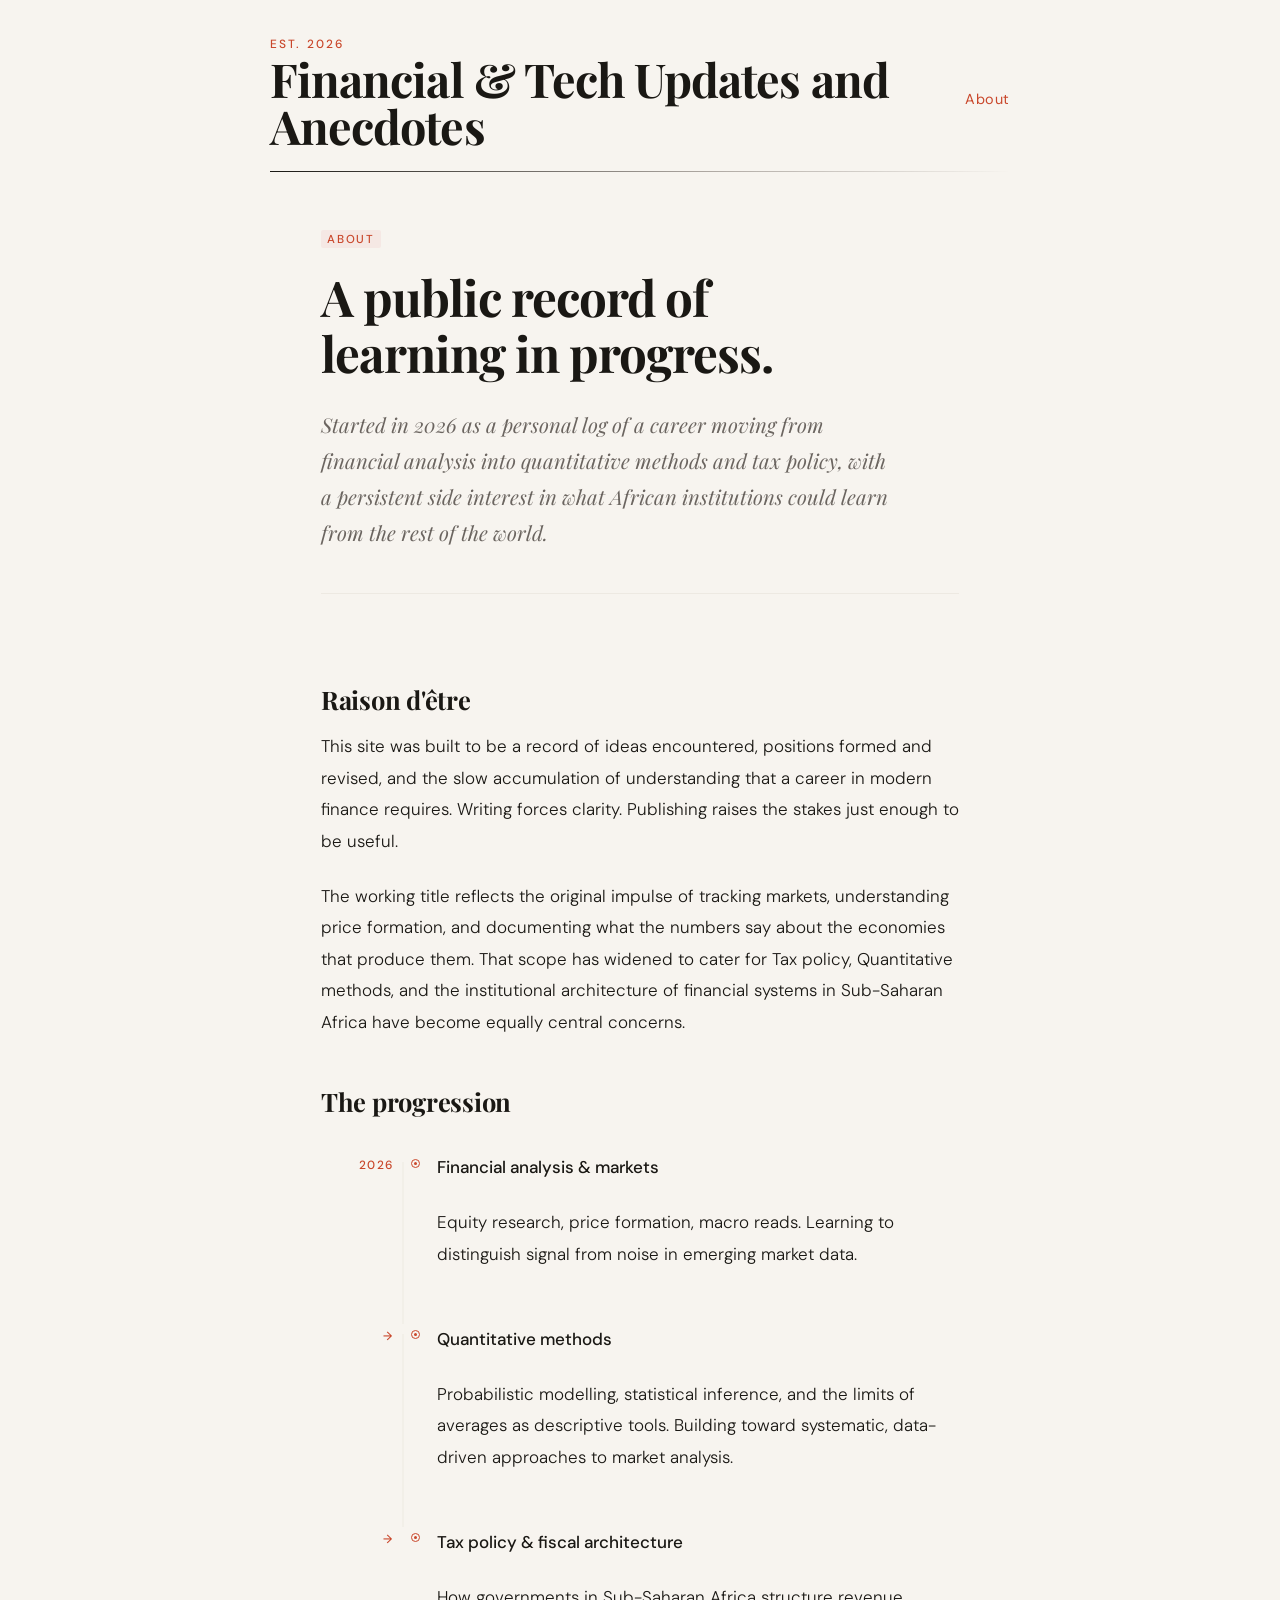
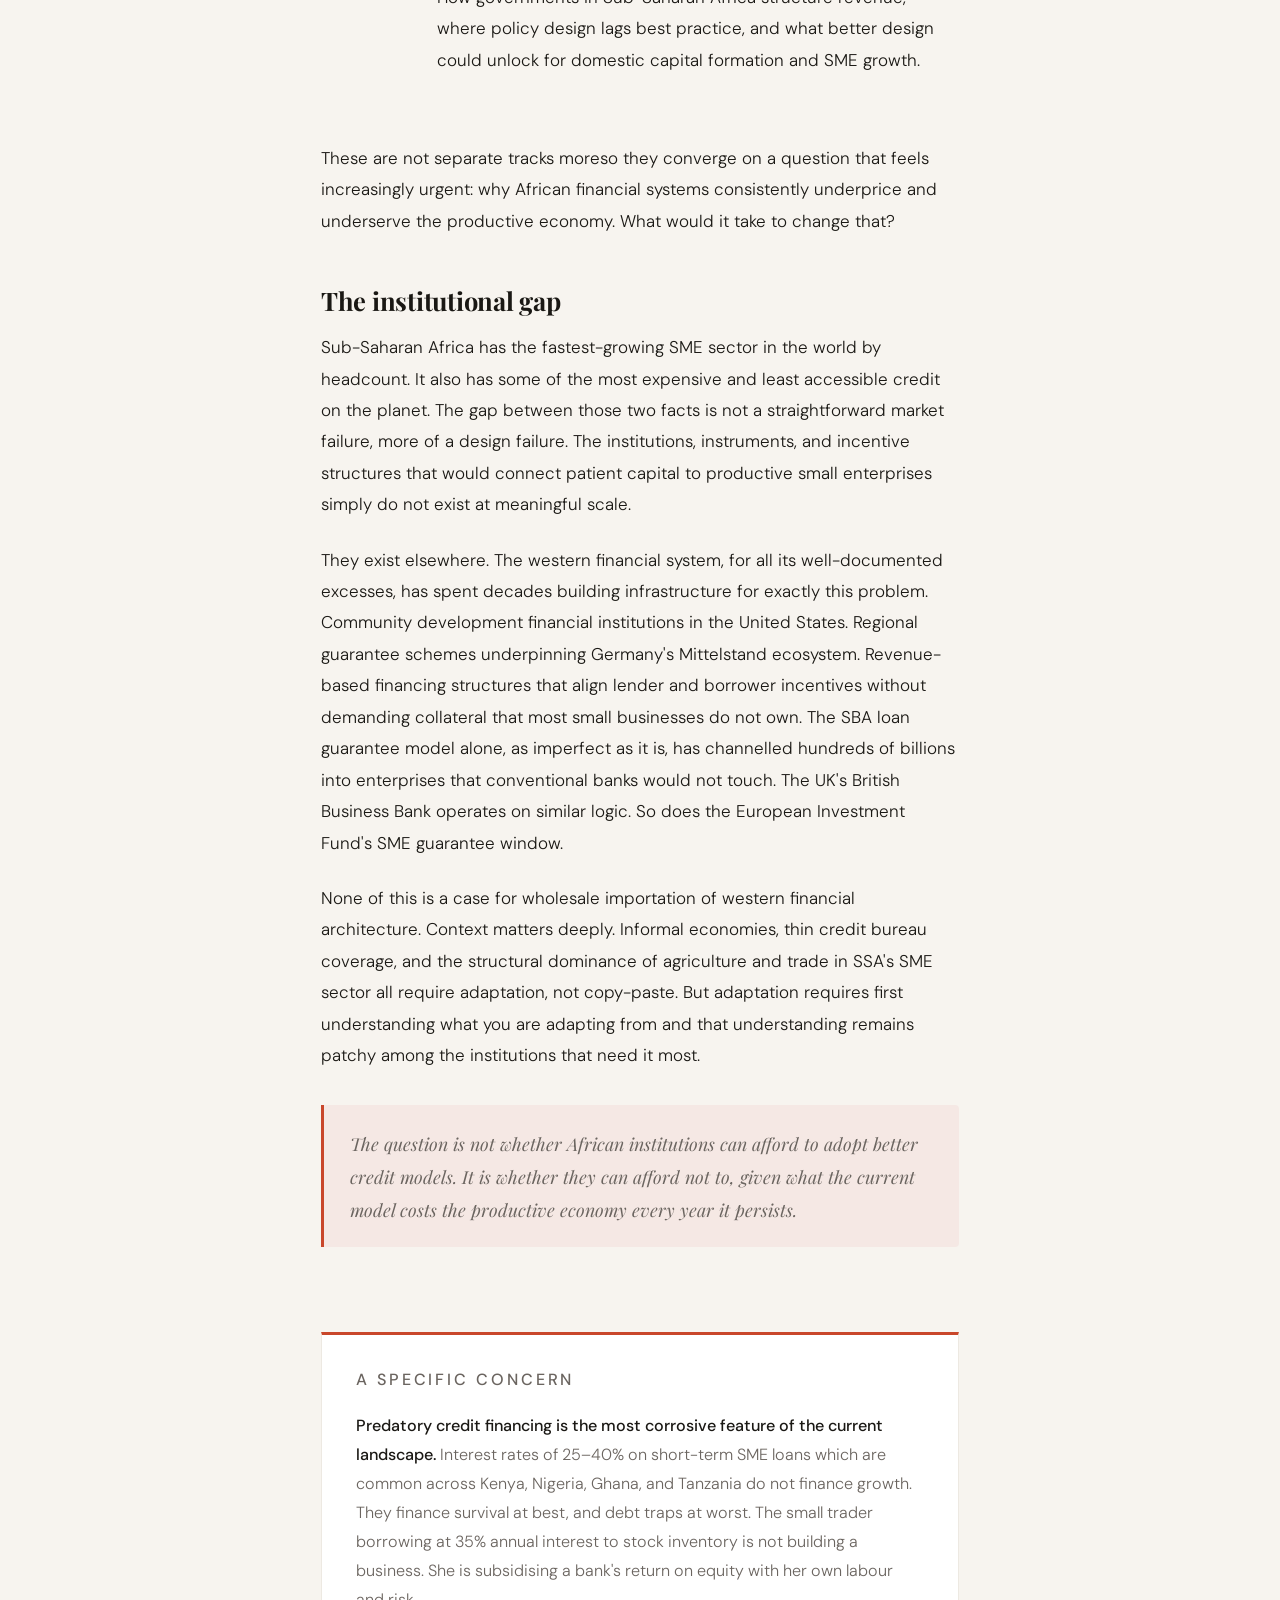
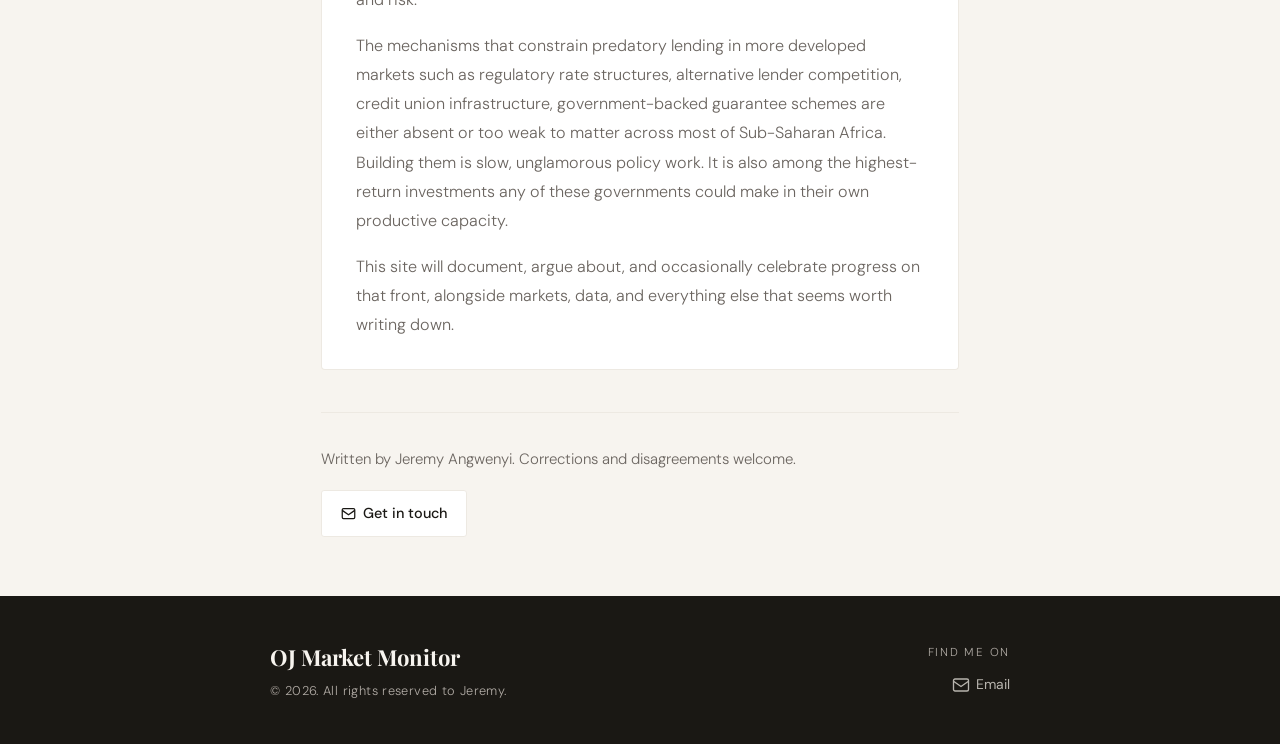
==== commit 505fd17c: "Update about.html" ====
--- a/about.html
+++ b/about.html
@@ -232,6 +232,7 @@
       </div>
       <nav class="site-nav">
         <br>
+        <br>
         <a href="about.html" style="color: var(--accent);">About</a>
       </nav>
     </div>
@@ -242,6 +243,7 @@
   <main class="main-content">
 
     <section class="about-hero">
+      
       <span class="card-tag">About</span>
       <h1 class="about-title">A public record of<br>learning in progress.</h1>
       <p class="about-standfirst">
